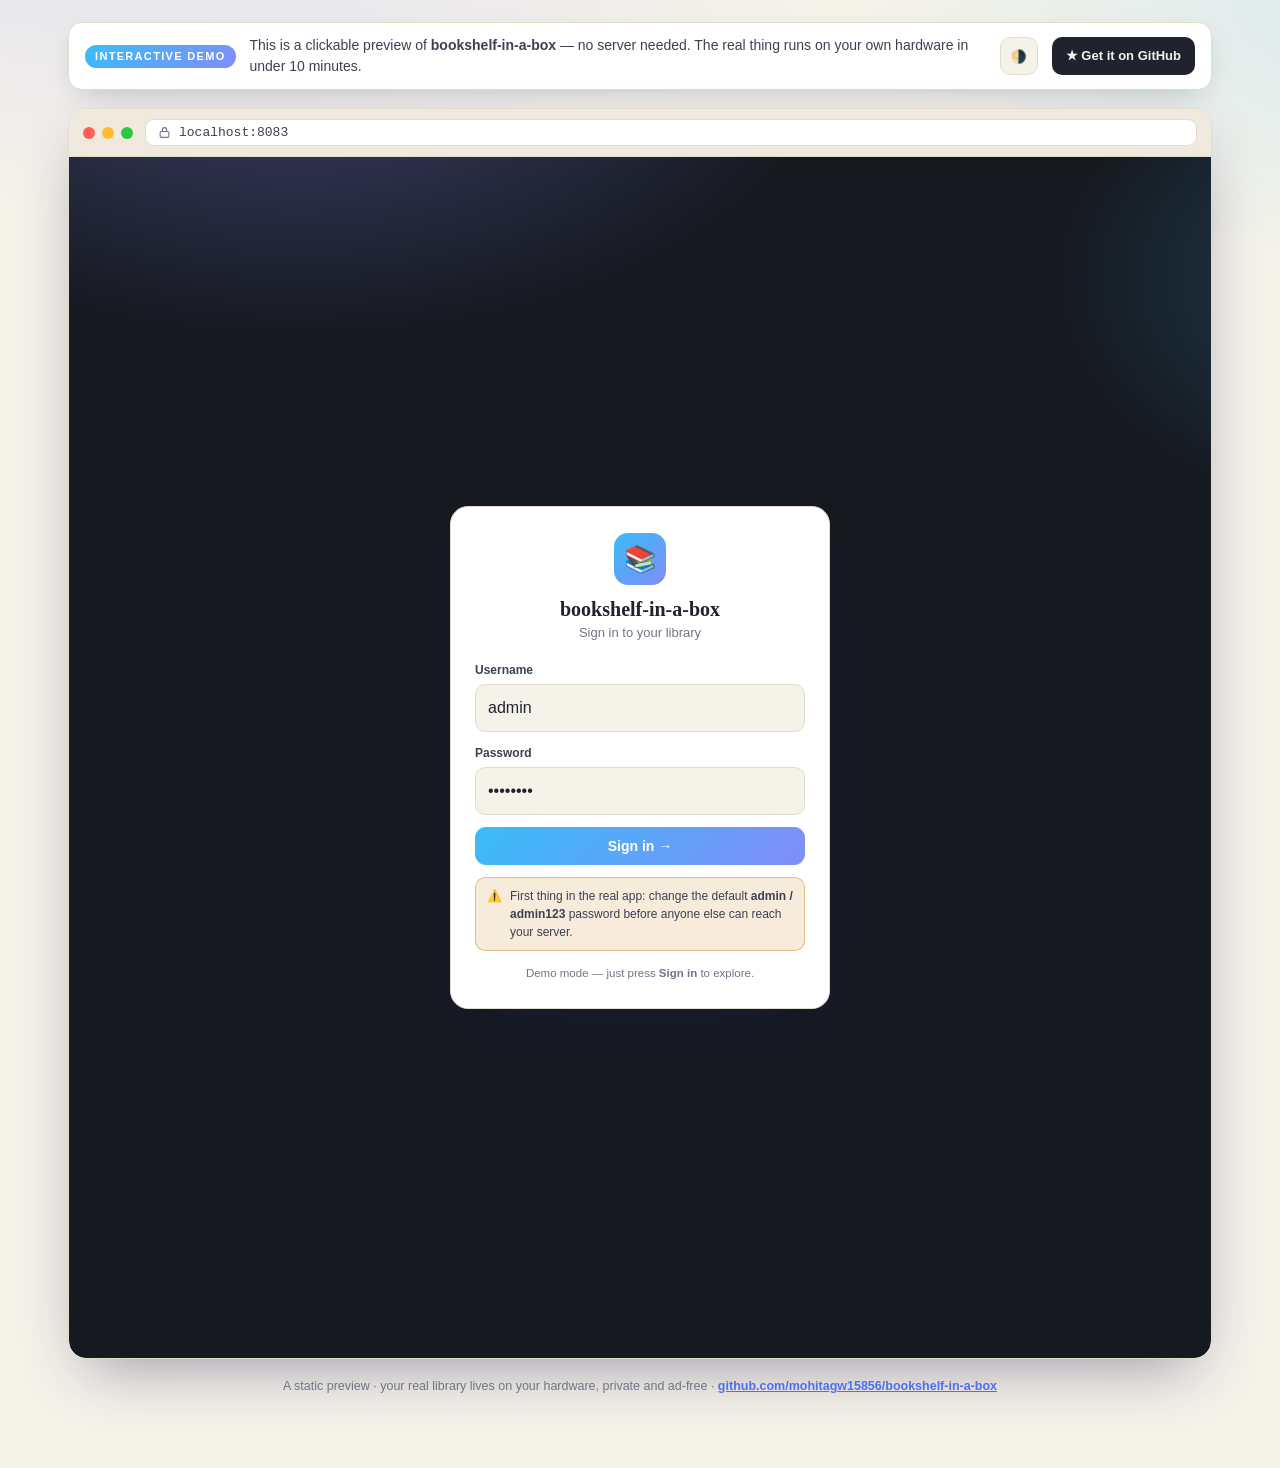
==== docs/index.html @ e85fa778 "feat: add interactive GitHub Pages demo of the library UI - docs/index.html: a self-contained, click" ====
<!doctype html>
<html lang="en">
<head>
<meta charset="utf-8">
<meta name="viewport" content="width=device-width, initial-scale=1">
<title>bookshelf-in-a-box — live demo</title>
<meta name="description" content="An interactive, click-through preview of bookshelf-in-a-box: the free, one-command self-hosted ebook server. See exactly what your personal library looks like before you install it.">
<meta property="og:title" content="bookshelf-in-a-box — interactive demo">
<meta property="og:description" content="Click through a live preview of your own self-hosted ebook library. Runs on your hardware in under 10 minutes.">
<meta name="color-scheme" content="light dark">
</head>
<body>
<!-- ==================================================================== -->
<!--  bookshelf-in-a-box · interactive static demo                        -->
<!--  100% self-contained. No backend, no external requests.              -->
<!-- ==================================================================== -->
<style>
:root{
  --paper:#f5f2ea; --surface:#ffffff; --surface-2:#efeadd; --elev:#ffffff;
  --border:#e2dccb; --ink:#20232e; --ink-2:#3c4051; --muted:#6f7488;
  --accent:#4f6ef2; --accent-2:#8b5cf6; --accent-ink:#ffffff;
  --grad:linear-gradient(135deg,#38bdf8,#818cf8);
  --good:#0f9d6a; --warn:#c2790a;
  --shadow:0 10px 30px -12px rgba(30,27,75,.28);
  --shadow-lg:0 24px 60px -20px rgba(30,27,75,.45);
  --radius:14px;
  --serif:"Iowan Old Style","Palatino Linotype",Palatino,"Book Antiqua",Georgia,serif;
  --sans:-apple-system,BlinkMacSystemFont,"Segoe UI",Roboto,Helvetica,Arial,sans-serif;
  --mono:"SFMono-Regular",Consolas,"Liberation Mono",Menlo,monospace;
}
@media (prefers-color-scheme:dark){
  :root{
    --paper:#0c1020; --surface:#141a2e; --surface-2:#1b2237; --elev:#1c2440;
    --border:#28304d; --ink:#e9edfb; --ink-2:#c2c9e4; --muted:#8b93b4;
    --accent:#7aa2ff; --accent-2:#a78bfa; --accent-ink:#0c1020;
    --good:#34d399; --warn:#fbbf24;
    --shadow:0 12px 34px -14px rgba(0,0,0,.6);
    --shadow-lg:0 28px 70px -22px rgba(0,0,0,.72);
  }
}
:root[data-theme="light"]{
  --paper:#f5f2ea; --surface:#ffffff; --surface-2:#efeadd; --elev:#ffffff;
  --border:#e2dccb; --ink:#20232e; --ink-2:#3c4051; --muted:#6f7488;
  --accent:#4f6ef2; --accent-2:#8b5cf6; --accent-ink:#ffffff;
  --good:#0f9d6a; --warn:#c2790a;
  --shadow:0 10px 30px -12px rgba(30,27,75,.28);
  --shadow-lg:0 24px 60px -20px rgba(30,27,75,.45);
}
:root[data-theme="dark"]{
  --paper:#0c1020; --surface:#141a2e; --surface-2:#1b2237; --elev:#1c2440;
  --border:#28304d; --ink:#e9edfb; --ink-2:#c2c9e4; --muted:#8b93b4;
  --accent:#7aa2ff; --accent-2:#a78bfa; --accent-ink:#0c1020;
  --good:#34d399; --warn:#fbbf24;
  --shadow:0 12px 34px -14px rgba(0,0,0,.6);
  --shadow-lg:0 28px 70px -22px rgba(0,0,0,.72);
}
*{box-sizing:border-box}
html,body{margin:0}
body{
  font-family:var(--sans); color:var(--ink);
  background:
    radial-gradient(1200px 600px at 12% -10%, rgba(129,140,248,.18), transparent 60%),
    radial-gradient(1000px 500px at 110% 0%, rgba(56,189,248,.14), transparent 55%),
    var(--paper);
  min-height:100vh; line-height:1.5; -webkit-font-smoothing:antialiased;
}
button{font-family:inherit}
a{color:var(--accent)}

/* ---------- page shell ---------- */
.page{max-width:1180px;margin:0 auto;padding:22px 18px 60px}

/* ---------- demo ribbon ---------- */
.ribbon{
  display:flex;align-items:center;gap:14px;flex-wrap:wrap;
  background:var(--surface);border:1px solid var(--border);border-radius:var(--radius);
  padding:12px 16px;box-shadow:var(--shadow);margin-bottom:18px;
}
.ribbon .badge{
  font:700 11px/1 var(--sans);letter-spacing:.12em;text-transform:uppercase;
  color:var(--accent-ink);background:var(--grad);padding:6px 10px;border-radius:999px;white-space:nowrap;
}
.ribbon p{margin:0;color:var(--ink-2);font-size:14px}
.ribbon .grow{flex:1 1 260px;min-width:220px}
.ribbon .cta{
  display:inline-flex;align-items:center;gap:8px;text-decoration:none;
  background:var(--ink);color:var(--paper);font-weight:600;font-size:13px;
  padding:9px 14px;border-radius:10px;white-space:nowrap;
}
:root[data-theme="dark"] .ribbon .cta,
@media (prefers-color-scheme:dark){}
.ribbon .cta:hover{opacity:.9}

/* ---------- browser chrome ---------- */
.window{
  border:1px solid var(--border);border-radius:18px;overflow:hidden;
  box-shadow:var(--shadow-lg);background:var(--surface);
}
.chrome{
  display:flex;align-items:center;gap:12px;padding:10px 14px;
  background:var(--surface-2);border-bottom:1px solid var(--border);
}
.dots{display:flex;gap:7px}
.dots i{width:12px;height:12px;border-radius:50%;display:block}
.dots i:nth-child(1){background:#ff5f57}.dots i:nth-child(2){background:#febc2e}.dots i:nth-child(3){background:#28c840}
.omnibox{
  flex:1;display:flex;align-items:center;gap:8px;background:var(--surface);
  border:1px solid var(--border);border-radius:9px;padding:6px 12px;
  color:var(--muted);font:500 13px/1 var(--mono);min-width:0;
}
.omnibox svg{flex:none}
.omnibox span{color:var(--ink-2);white-space:nowrap;overflow:hidden;text-overflow:ellipsis}
.chrome .win-actions{display:flex;gap:6px}

/* ---------- app frame ---------- */
.app{position:relative;min-height:620px;background:var(--paper)}

/* topbar */
.topbar{
  display:flex;align-items:center;gap:14px;padding:12px 18px;
  border-bottom:1px solid var(--border);background:var(--surface);
  position:sticky;top:0;z-index:5;
}
.brand{display:flex;align-items:center;gap:10px;font-weight:800;letter-spacing:-.02em}
.brand .mark{width:30px;height:30px;border-radius:9px;background:var(--grad);display:grid;place-items:center;color:#0c1020;font-size:16px}
.brand b{font-size:15px}
.search{
  flex:1;max-width:420px;display:flex;align-items:center;gap:9px;
  background:var(--paper);border:1px solid var(--border);border-radius:10px;padding:8px 12px;color:var(--muted);
}
.search input{border:0;background:transparent;outline:none;color:var(--ink);font:inherit;width:100%}
.topbar .spacer{flex:1}
.iconbtn{
  display:inline-grid;place-items:center;width:38px;height:38px;border-radius:10px;
  background:var(--paper);border:1px solid var(--border);color:var(--ink-2);cursor:pointer;
}
.iconbtn:hover{border-color:var(--accent);color:var(--accent)}
.userchip{display:flex;align-items:center;gap:9px;padding:5px 10px 5px 5px;border:1px solid var(--border);border-radius:999px;background:var(--paper)}
.avatar{width:28px;height:28px;border-radius:50%;background:var(--grad);display:grid;place-items:center;color:#0c1020;font-weight:800;font-size:13px}
.userchip small{color:var(--muted)}

/* body split */
.split{display:grid;grid-template-columns:212px 1fr}
.side{border-right:1px solid var(--border);background:var(--surface);padding:16px 12px;min-height:560px}
.side h4{margin:14px 8px 6px;font:700 11px/1 var(--sans);letter-spacing:.12em;text-transform:uppercase;color:var(--muted)}
.nav{display:flex;flex-direction:column;gap:2px}
.nav button{
  display:flex;align-items:center;gap:11px;width:100%;text-align:left;cursor:pointer;
  background:transparent;border:0;color:var(--ink-2);font:600 14px/1 var(--sans);
  padding:9px 11px;border-radius:9px;
}
.nav button .ic{width:18px;text-align:center;opacity:.85}
.nav button:hover{background:var(--paper)}
.nav button.active{background:color-mix(in srgb,var(--accent) 16%,transparent);color:var(--accent)}
.nav button .count{margin-left:auto;font-size:12px;color:var(--muted);font-weight:600}
.side .health{margin:16px 8px 0;padding:12px;border:1px solid var(--border);border-radius:12px;background:var(--paper)}
.side .health .row{display:flex;justify-content:space-between;font-size:12px;color:var(--muted);margin:4px 0}
.side .health .row b{color:var(--ink)}
.pill-ok{display:inline-flex;align-items:center;gap:6px;color:var(--good);font-weight:700;font-size:12px}
.pill-ok::before{content:"";width:8px;height:8px;border-radius:50%;background:var(--good);box-shadow:0 0 0 3px color-mix(in srgb,var(--good) 25%,transparent)}

/* main */
.main{padding:20px 22px}
.main-head{display:flex;align-items:flex-end;justify-content:space-between;gap:12px;margin-bottom:16px;flex-wrap:wrap}
.main-head h1{margin:0;font:700 24px/1.1 var(--serif);letter-spacing:.01em}
.main-head p{margin:4px 0 0;color:var(--muted);font-size:13.5px}
.seg{display:flex;gap:4px;background:var(--surface);border:1px solid var(--border);border-radius:10px;padding:4px}
.seg button{border:0;background:transparent;cursor:pointer;color:var(--muted);font:600 13px/1 var(--sans);padding:7px 12px;border-radius:7px}
.seg button.active{background:var(--paper);color:var(--ink);box-shadow:var(--shadow)}

/* book grid */
.grid{display:grid;grid-template-columns:repeat(auto-fill,minmax(150px,1fr));gap:20px}
.card{cursor:pointer;border:0;background:transparent;padding:0;text-align:left;color:inherit;font:inherit}
.cover{
  position:relative;aspect-ratio:2/3;border-radius:10px;overflow:hidden;
  box-shadow:var(--shadow);transition:transform .18s ease, box-shadow .18s ease;
  display:flex;flex-direction:column;justify-content:space-between;padding:14px 13px;color:#fff;
}
.card:hover .cover{transform:translateY(-4px);box-shadow:var(--shadow-lg)}
.cover::after{content:"";position:absolute;inset:0;background:linear-gradient(160deg,rgba(255,255,255,.14),transparent 40%,rgba(0,0,0,.28));pointer-events:none}
.cover .spine{position:absolute;left:0;top:0;bottom:0;width:8px;background:rgba(0,0,0,.22)}
.cover .ttl{font:700 16.5px/1.18 var(--serif);text-shadow:0 1px 2px rgba(0,0,0,.35);position:relative;z-index:1;text-wrap:balance}
.cover .ath{font-size:11.5px;opacity:.92;letter-spacing:.02em;position:relative;z-index:1}
.cover .fmt{position:absolute;top:10px;right:10px;font:700 9px/1 var(--sans);letter-spacing:.08em;background:rgba(0,0,0,.32);padding:4px 6px;border-radius:5px;z-index:1}
.meta{padding:9px 2px 0}
.meta .m-t{font-weight:700;font-size:13.5px;line-height:1.25;color:var(--ink)}
.meta .m-a{font-size:12px;color:var(--muted);margin-top:1px}
.stars{color:#f6b73c;font-size:12px;letter-spacing:1px;margin-top:3px}
.empty{grid-column:1/-1;text-align:center;color:var(--muted);padding:50px 0}

/* ---------- overlays ---------- */
.overlay{position:absolute;inset:0;z-index:20;display:none;align-items:center;justify-content:center;padding:22px;
  background:color-mix(in srgb,var(--ink) 42%,transparent);backdrop-filter:blur(3px)}
.overlay.show{display:flex}
.sheet{background:var(--elev);border:1px solid var(--border);border-radius:18px;box-shadow:var(--shadow-lg);width:min(680px,100%);max-height:100%;overflow:auto}

/* login */
#login{background:
  radial-gradient(900px 500px at 20% -10%, rgba(129,140,248,.35), transparent 60%),
  radial-gradient(700px 460px at 120% 10%, rgba(56,189,248,.28), transparent 55%),
  color-mix(in srgb,var(--ink) 70%,#000);}
.login-card{width:min(380px,100%);background:var(--elev);border:1px solid var(--border);border-radius:18px;box-shadow:var(--shadow-lg);padding:26px 24px;text-align:center}
.login-card .mark{width:52px;height:52px;border-radius:14px;background:var(--grad);display:grid;place-items:center;font-size:26px;margin:0 auto 12px}
.login-card h2{margin:0 0 2px;font:700 20px/1.2 var(--serif)}
.login-card p{margin:0 0 18px;color:var(--muted);font-size:13px}
.field{text-align:left;margin-bottom:12px}
.field label{display:block;font-size:12px;font-weight:600;color:var(--ink-2);margin-bottom:5px}
.field input{width:100%;padding:11px 12px;border:1px solid var(--border);border-radius:10px;background:var(--paper);color:var(--ink);font:inherit;outline:none}
.field input:focus{border-color:var(--accent);box-shadow:0 0 0 3px color-mix(in srgb,var(--accent) 25%,transparent)}
.btn{display:inline-flex;align-items:center;justify-content:center;gap:8px;width:100%;cursor:pointer;
  border:0;border-radius:11px;padding:12px 16px;font:700 14px/1 var(--sans);color:var(--accent-ink);background:var(--grad)}
.btn:hover{filter:brightness(1.05)}
.btn.ghost{background:var(--paper);color:var(--ink);border:1px solid var(--border)}
.login-note{margin-top:14px;font-size:11.5px;color:var(--muted)}
.warn-chip{margin-top:12px;display:flex;gap:8px;align-items:flex-start;text-align:left;background:color-mix(in srgb,var(--warn) 14%,transparent);border:1px solid color-mix(in srgb,var(--warn) 40%,transparent);color:var(--ink-2);padding:9px 11px;border-radius:10px;font-size:12px}

/* detail sheet */
.detail{display:grid;grid-template-columns:200px 1fr;gap:22px;padding:24px}
.detail .big-cover{aspect-ratio:2/3;border-radius:12px;box-shadow:var(--shadow-lg);display:flex;flex-direction:column;justify-content:space-between;padding:16px;color:#fff;position:relative;overflow:hidden}
.detail .big-cover .ttl{font:700 20px/1.15 var(--serif);position:relative;z-index:1;text-shadow:0 1px 2px rgba(0,0,0,.4)}
.detail .big-cover .ath{font-size:12px;opacity:.92;position:relative;z-index:1}
.detail .big-cover::after{content:"";position:absolute;inset:0;background:linear-gradient(160deg,rgba(255,255,255,.16),transparent 42%,rgba(0,0,0,.3))}
.detail h2{margin:0;font:700 24px/1.15 var(--serif);text-wrap:balance}
.detail .by{color:var(--muted);margin:4px 0 10px;font-size:14px}
.tags{display:flex;flex-wrap:wrap;gap:7px;margin:10px 0 14px}
.tag{font:600 11px/1 var(--sans);letter-spacing:.04em;color:var(--ink-2);background:var(--paper);border:1px solid var(--border);padding:6px 9px;border-radius:7px}
.tag.fmt{color:var(--accent);border-color:color-mix(in srgb,var(--accent) 40%,transparent)}
.detail .desc{color:var(--ink-2);font-size:14px;margin:6px 0 16px}
.actions{display:flex;flex-wrap:wrap;gap:10px}
.actions .btn{width:auto;padding:11px 16px}
.detail .close,.reader .close,.sheet .close{position:absolute;top:14px;right:14px}
.sheet{position:relative}

/* reader */
#reader .sheet{width:min(720px,100%);height:min(88%,760px);display:flex;flex-direction:column}
.reader-bar{display:flex;align-items:center;gap:12px;padding:12px 16px;border-bottom:1px solid var(--border);background:var(--surface)}
.reader-bar b{font:700 15px/1.2 var(--serif)}
.reader-bar .spacer{flex:1}
.reader-body{flex:1;overflow:auto;padding:34px clamp(20px,7%,64px);background:var(--paper)}
.reader-body .chap{max-width:60ch;margin:0 auto;font-family:var(--serif);font-size:var(--reader-fs,18px);line-height:1.75;color:var(--ink)}
.reader-body .chap h3{font-size:1.15em;margin:0 0 1em;text-align:center;letter-spacing:.02em}
.reader-body .chap p{margin:0 0 1.1em;text-indent:1.4em}
.reader-body .chap p:first-of-type{text-indent:0}
.reader-foot{display:flex;align-items:center;justify-content:space-between;padding:10px 16px;border-top:1px solid var(--border);background:var(--surface);color:var(--muted);font-size:12px}

/* opds */
.opds{padding:24px}
.opds h2{margin:0 0 4px;font:700 20px/1.2 var(--serif)}
.opds p{color:var(--ink-2);font-size:13.5px;margin:0 0 14px}
.opds-url{display:flex;gap:8px;align-items:center;background:var(--paper);border:1px solid var(--border);border-radius:10px;padding:10px 12px;font:600 13px/1 var(--mono);color:var(--ink);overflow:auto}
.opds-url .copy{margin-left:auto;flex:none}
.opds-grid{display:grid;grid-template-columns:150px 1fr;gap:20px;margin-top:16px;align-items:start}
.qr{width:150px;height:150px;border-radius:12px;border:1px solid var(--border);background:#fff;padding:10px}
.applist{display:flex;flex-direction:column;gap:8px}
.applist .app{display:flex;gap:11px;align-items:center;background:var(--paper);border:1px solid var(--border);border-radius:10px;padding:10px 12px}
.applist .app .ico{width:34px;height:34px;border-radius:9px;background:var(--grad);display:grid;place-items:center;font-size:17px}
.applist .app b{font-size:13.5px}.applist .app small{color:var(--muted);font-size:12px}

/* toast */
.toast{position:fixed;left:50%;bottom:26px;transform:translateX(-50%) translateY(20px);
  background:var(--ink);color:var(--paper);padding:12px 18px;border-radius:12px;box-shadow:var(--shadow-lg);
  font-size:13.5px;font-weight:600;opacity:0;pointer-events:none;transition:.25s;z-index:60;max-width:90vw}
.toast.show{opacity:1;transform:translateX(-50%) translateY(0)}

/* footer under window */
.footnote{text-align:center;color:var(--muted);font-size:12.5px;margin-top:18px}
.footnote a{font-weight:600}

@media (max-width:780px){
  .split{grid-template-columns:1fr}
  .side{display:none}
  .detail{grid-template-columns:1fr}
  .detail .big-cover{max-width:180px}
  .opds-grid{grid-template-columns:1fr}
  .qr{margin:0 auto}
}
@media (prefers-reduced-motion:reduce){*{transition:none!important}}
</style>

<div class="page">

  <!-- Demo ribbon -->
  <div class="ribbon">
    <span class="badge">Interactive demo</span>
    <p class="grow">This is a clickable preview of <b>bookshelf-in-a-box</b> — no server needed. The real thing runs on your own hardware in under 10 minutes.</p>
    <button class="iconbtn" id="themeBtn" title="Toggle light / dark" aria-label="Toggle light or dark theme">🌗</button>
    <a class="cta" href="https://github.com/mohitagw15856/bookshelf-in-a-box" target="_blank" rel="noopener">★ Get it on GitHub</a>
  </div>

  <!-- Browser window -->
  <div class="window">
    <div class="chrome">
      <div class="dots"><i></i><i></i><i></i></div>
      <div class="omnibox">
        <svg width="13" height="13" viewBox="0 0 24 24" fill="none" stroke="currentColor" stroke-width="2"><rect x="4" y="10" width="16" height="11" rx="2"/><path d="M8 10V7a4 4 0 0 1 8 0v3"/></svg>
        <span>localhost:8083</span>
      </div>
    </div>

    <div class="app" id="app">

      <!-- ===== Login overlay ===== -->
      <div class="overlay show" id="login">
        <div class="login-card">
          <div class="mark">📚</div>
          <h2>bookshelf-in-a-box</h2>
          <p>Sign in to your library</p>
          <div class="field"><label>Username</label><input id="u" value="admin" autocomplete="off"></div>
          <div class="field"><label>Password</label><input id="p" type="password" value="admin123"></div>
          <button class="btn" id="signin">Sign in →</button>
          <div class="warn-chip">⚠️ <span>First thing in the real app: change the default <b>admin / admin123</b> password before anyone else can reach your server.</span></div>
          <div class="login-note">Demo mode — just press <b>Sign in</b> to explore.</div>
        </div>
      </div>

      <!-- ===== Topbar ===== -->
      <div class="topbar">
        <div class="brand"><span class="mark">📚</span><b>bookshelf</b></div>
        <div class="search">
          <svg width="15" height="15" viewBox="0 0 24 24" fill="none" stroke="currentColor" stroke-width="2"><circle cx="11" cy="11" r="7"/><path d="m21 21-4.3-4.3"/></svg>
          <input id="q" placeholder="Search title or author…">
        </div>
        <div class="spacer"></div>
        <button class="iconbtn" id="opdsBtn" title="OPDS / read on your devices">📡</button>
        <div class="userchip"><span class="avatar">A</span><div><div style="font-size:13px;font-weight:700">admin</div><small>Administrator</small></div></div>
      </div>

      <!-- ===== Split ===== -->
      <div class="split">
        <aside class="side">
          <h4>Library</h4>
          <div class="nav" id="nav">
            <button data-view="all" class="active"><span class="ic">📚</span> All books <span class="count" id="c-all"></span></button>
            <button data-view="recent"><span class="ic">✨</span> Recently added <span class="count" id="c-recent"></span></button>
            <button data-view="unread"><span class="ic">📖</span> Unread <span class="count" id="c-unread"></span></button>
            <button data-view="read"><span class="ic">✅</span> Finished <span class="count" id="c-read"></span></button>
          </div>
          <h4>Browse</h4>
          <div class="nav">
            <button data-view="authors"><span class="ic">✍️</span> Authors</button>
            <button data-view="series"><span class="ic">🔗</span> Series</button>
            <button data-view="opds"><span class="ic">📡</span> OPDS feed</button>
          </div>
          <div class="health">
            <div class="row"><span>Server</span><span class="pill-ok">healthy</span></div>
            <div class="row"><span>Books</span><b id="h-books">12</b></div>
            <div class="row"><span>Library size</span><b>0.4 GB</b></div>
            <div class="row"><span>Auto-convert</span><b style="color:var(--good)">on</b></div>
            <div class="row"><span>Last backup</span><b>2h ago</b></div>
          </div>
        </aside>

        <main class="main">
          <div class="main-head">
            <div>
              <h1 id="viewTitle">Your library</h1>
              <p id="viewSub">Everything you own, ready on every device.</p>
            </div>
            <div class="seg" id="seg">
              <button data-sort="title" class="active">A–Z</button>
              <button data-sort="year">Year</button>
              <button data-sort="rating">Top rated</button>
            </div>
          </div>
          <div class="grid" id="grid"></div>
        </main>
      </div>

      <!-- ===== Detail overlay ===== -->
      <div class="overlay" id="detail"><div class="sheet"><button class="iconbtn close" id="detailClose">✕</button><div class="detail" id="detailBody"></div></div></div>

      <!-- ===== Reader overlay ===== -->
      <div class="overlay" id="reader"><div class="sheet">
        <div class="reader-bar">
          <b id="readerTitle">—</b><div class="spacer"></div>
          <button class="iconbtn" id="fsDown" title="Smaller text">A−</button>
          <button class="iconbtn" id="fsUp" title="Larger text">A＋</button>
          <button class="iconbtn close" id="readerClose">✕</button>
        </div>
        <div class="reader-body"><div class="chap" id="readerChap"></div></div>
        <div class="reader-foot"><span id="readerFoot">Chapter 1</span><span>Reading position syncs across your KOReader devices</span></div>
      </div></div>

      <!-- ===== OPDS overlay ===== -->
      <div class="overlay" id="opds"><div class="sheet"><button class="iconbtn close" id="opdsClose">✕</button>
        <div class="opds">
          <h2>📡 Read on your phone, tablet & e-reader</h2>
          <p>Point any OPDS-capable reading app at this address (devices on the same WiFi). It’s the universal standard every good ebook app speaks.</p>
          <div class="opds-url"><span id="opdsUrl">http://192.168.1.50:8083/opds</span><button class="iconbtn copy" id="opdsCopy" title="Copy">⧉</button></div>
          <div class="opds-grid">
            <canvas class="qr" id="qr" width="130" height="130" aria-label="Example OPDS QR code"></canvas>
            <div class="applist">
              <div class="app"><span class="ico">📖</span><div><b>KOReader</b><br><small>Add an OPDS catalog → paste the URL. Kobo, Kindle (jailbroken), Android, iOS.</small></div></div>
              <div class="app"><span class="ico">🌙</span><div><b>Moon+ Reader</b><br><small>Android · Net Library → Calibre/OPDS → paste the URL.</small></div></div>
              <div class="app"><span class="ico">🍎</span><div><b>Yomu / Panels</b><br><small>iPhone & iPad · Add OPDS catalog → paste the URL.</small></div></div>
              <div class="app"><span class="ico">📨</span><div><b>Send to Kindle</b><br><small>Email any book straight to your Kindle from the book page.</small></div></div>
            </div>
          </div>
        </div>
      </div></div>

    </div><!-- /app -->
  </div><!-- /window -->

  <p class="footnote">A static preview · your real library lives on your hardware, private and ad-free · <a href="https://github.com/mohitagw15856/bookshelf-in-a-box" target="_blank" rel="noopener">github.com/mohitagw15856/bookshelf-in-a-box</a></p>
</div>

<div class="toast" id="toast"></div>

<script>
(function(){
  "use strict";
  // ---- deterministic book data (public-domain classics) ----
  var BOOKS = [
    {t:"Pride and Prejudice",a:"Jane Austen",y:1813,c:["#e26aa5","#b5478a"],r:5,read:true,recent:false,
     s:"Sisters, suitors and sharp wit in Regency England — the sparring of Elizabeth Bennet and Mr Darcy.",
     x:["It is a truth universally acknowledged, that a single man in possession of a good fortune, must be in want of a wife.",
        "However little known the feelings or views of such a man may be on his first entering a neighbourhood, this truth is so well fixed in the minds of the surrounding families, that he is considered the rightful property of some one or other of their daughters."]},
    {t:"Frankenstein",a:"Mary Shelley",y:1818,c:["#3fae8f","#1f7d68"],r:5,read:false,recent:true,
     s:"A scientist creates life — and must answer for it. The original tale of ambition and its shadow.",
     x:["You will rejoice to hear that no disaster has accompanied the commencement of an enterprise which you have regarded with such evil forebodings.",
        "I arrived here yesterday, and my first task is to assure my dear sister of my welfare and increasing confidence in the success of my undertaking."]},
    {t:"Moby-Dick",a:"Herman Melville",y:1851,c:["#3d7fd6","#255fa8"],r:4,read:false,recent:false,
     s:"One man’s obsession with a white whale — a vast, roving voyage across ocean and mind.",
     x:["Call me Ishmael. Some years ago—never mind how long precisely—having little or no money in my purse, and nothing particular to interest me on shore, I thought I would sail about a little and see the watery part of the world.",
        "It is a way I have of driving off the spleen, and regulating the circulation."]},
    {t:"Dracula",a:"Bram Stoker",y:1897,c:["#8a5cf0","#6a3fd0"],r:4,read:false,recent:true,
     s:"A count, a coffin and a crossing to England — the letters and diaries that built the vampire myth.",
     x:["3 May. Bistritz.—Left Munich at 8:35 P. M., on 1st May, arriving at Vienna early next morning; should have arrived at 6:46, but train was an hour late.",
        "Buda-Pesth seems a wonderful place, from the glimpse which I got of it from the train."]},
    {t:"Alice’s Adventures in Wonderland",a:"Lewis Carroll",y:1865,c:["#f0a13c","#cf7f1c"],r:5,read:true,recent:false,
     s:"Down the rabbit hole into a logic all its own — tea parties, playing cards and impossible sizes.",
     x:["Alice was beginning to get very tired of sitting by her sister on the bank, and of having nothing to do.",
        "So she was considering, in her own mind, whether the pleasure of making a daisy-chain would be worth the trouble of getting up and picking the daisies, when suddenly a White Rabbit with pink eyes ran close by her."]},
    {t:"The Adventures of Sherlock Holmes",a:"Arthur Conan Doyle",y:1892,c:["#d1663f","#ad4a29"],r:5,read:false,recent:false,
     s:"Twelve cases, one incomparable detective. Deduction, disguise and the fog of Baker Street.",
     x:["To Sherlock Holmes she is always the woman. I have seldom heard him mention her under any other name.",
        "In his eyes she eclipses and predominates the whole of her sex."]},
    {t:"A Tale of Two Cities",a:"Charles Dickens",y:1859,c:["#5b6ee0","#3b4cc0"],r:4,read:false,recent:false,
     s:"London and Paris on the edge of revolution — sacrifice, resurrection and a famous opening line.",
     x:["It was the best of times, it was the worst of times, it was the age of wisdom, it was the age of foolishness.",
        "It was the epoch of belief, it was the epoch of incredulity, it was the season of Light, it was the season of Darkness."]},
    {t:"The Picture of Dorian Gray",a:"Oscar Wilde",y:1890,c:["#2fb3a3","#1c8a7d"],r:4,read:false,recent:true,
     s:"A portrait ages while its subject does not — beauty, vanity and moral rot, wickedly told.",
     x:["The studio was filled with the rich odour of roses, and when the light summer wind stirred amidst the trees of the garden, there came through the open door the heavy scent of the lilac.",
        "From the corner of the divan of Persian saddle-bags on which he was lying, Lord Henry Wotton could just catch the gleam of the honey-sweet blossoms of a laburnum."]},
    {t:"Meditations",a:"Marcus Aurelius",y:180,c:["#7a8493","#59626f"],r:5,read:true,recent:false,
     s:"The private notebook of a Roman emperor — Stoic reflections on duty, mortality and calm.",
     x:["From my grandfather Verus I learned good morals and the government of my temper.",
        "From the reputation and remembrance of my father, modesty and a manly character."]},
    {t:"The Time Machine",a:"H. G. Wells",y:1895,c:["#4aa6c9","#2d81a3"],r:4,read:false,recent:true,
     s:"A traveller pushes a lever and the years blur past — the birth of the time-travel novel.",
     x:["The Time Traveller (for so it will be convenient to speak of him) was expounding a recondite matter to us.",
        "His pale grey eyes shone and twinkled, and his usually pale face was flushed and animated."]},
    {t:"Jane Eyre",a:"Charlotte Brontë",y:1847,c:["#b0567e","#8c3a60"],r:5,read:false,recent:false,
     s:"An orphan’s fierce independence, a secret in the attic, and a love tested by both.",
     x:["There was no possibility of taking a walk that day. We had been wandering, indeed, in the leafless shrubbery an hour in the morning.",
        "But since dinner the cold winter wind had brought with it clouds so sombre, and a rain so penetrating, that further outdoor exercise was now out of the question."]},
    {t:"The Wonderful Wizard of Oz",a:"L. Frank Baum",y:1900,c:["#3fae5a","#268a3f"],r:4,read:false,recent:false,
     s:"A cyclone, a yellow road and four unlikely friends seeking what they already carry.",
     x:["Dorothy lived in the midst of the great Kansas prairies, with Uncle Henry, who was a farmer, and Aunt Em, who was the farmer’s wife.",
        "Their house was small, for the lumber to build it had to be carried by wagon many miles."]}
  ];

  var $=function(s){return document.querySelector(s)};
  var state={view:"all",sort:"title",q:""};

  function stars(n){return "★★★★★".slice(0,n)+"☆☆☆☆☆".slice(0,5-n)}
  function fmtOf(b){return b.y<1850?"EPUB":(b.r>=5?"EPUB":"EPUB")}

  function filtered(){
    var list=BOOKS.slice();
    if(state.view==="recent")list=list.filter(function(b){return b.recent});
    else if(state.view==="unread")list=list.filter(function(b){return !b.read});
    else if(state.view==="read")list=list.filter(function(b){return b.read});
    if(state.q){var q=state.q.toLowerCase();list=list.filter(function(b){return (b.t+" "+b.a).toLowerCase().indexOf(q)>-1})}
    if(state.sort==="title")list.sort(function(a,b){return a.t.localeCompare(b.t)});
    else if(state.sort==="year")list.sort(function(a,b){return a.y-b.y});
    else list.sort(function(a,b){return b.r-a.r});
    return list;
  }

  function coverStyle(b){return "background:linear-gradient(155deg,"+b.c[0]+","+b.c[1]+")"}

  function render(){
    var g=$("#grid"),list=filtered();
    g.innerHTML="";
    if(!list.length){g.innerHTML='<div class="empty">No books match “'+state.q+'”.</div>';return}
    list.forEach(function(b){
      var card=document.createElement("button");
      card.className="card";
      card.innerHTML=
        '<div class="cover" style="'+coverStyle(b)+'"><span class="spine"></span>'+
          '<span class="fmt">EPUB</span>'+
          '<div><div class="ttl">'+b.t+'</div></div>'+
          '<div class="ath">'+b.a+'</div>'+
        '</div>'+
        '<div class="meta"><div class="m-t">'+b.t+'</div><div class="m-a">'+b.a+'</div>'+
        '<div class="stars">'+stars(b.r)+'</div></div>';
      card.addEventListener("click",function(){openDetail(b)});
      g.appendChild(card);
    });
  }

  var TITLES={all:["Your library","Everything you own, ready on every device."],
    recent:["Recently added","Freshly imported from your ingest folder."],
    unread:["Unread","Waiting for you."],
    read:["Finished","Books you’ve completed."],
    authors:["Authors","Browse by who wrote them."],
    series:["Series","Books grouped into their series."]};

  function setView(v){
    if(v==="opds"){openOverlay("opds");return}
    state.view=v;
    document.querySelectorAll("#nav button, .side .nav button").forEach(function(x){x.classList.toggle("active",x.dataset.view===v)});
    var meta=TITLES[v]||TITLES.all;
    $("#viewTitle").textContent=meta[0];$("#viewSub").textContent=meta[1];
    render();
  }

  function openOverlay(id){$("#"+id).classList.add("show")}
  function closeOverlay(id){$("#"+id).classList.remove("show")}

  function openDetail(b){
    $("#detailBody").innerHTML=
      '<div class="big-cover" style="'+coverStyle(b)+'"><div class="ttl">'+b.t+'</div><div class="ath">'+b.a+'</div></div>'+
      '<div>'+
        '<h2>'+b.t+'</h2><div class="by">by '+b.a+' · '+b.y+'</div>'+
        '<div class="stars" style="font-size:15px">'+stars(b.r)+'</div>'+
        '<div class="tags"><span class="tag fmt">EPUB</span><span class="tag fmt">MOBI</span><span class="tag fmt">PDF</span><span class="tag">'+(b.read?"Finished":"Unread")+'</span><span class="tag">Public domain</span></div>'+
        '<div class="desc">'+b.s+'</div>'+
        '<div class="actions">'+
          '<button class="btn" data-act="read">📖 Read in browser</button>'+
          '<button class="btn ghost" data-act="dl">⬇ Download EPUB</button>'+
          '<button class="btn ghost" data-act="kindle">📨 Send to Kindle</button>'+
        '</div>'+
      '</div>';
    $("#detailBody").querySelector('[data-act="read"]').addEventListener("click",function(){closeOverlay("detail");openReader(b)});
    $("#detailBody").querySelector('[data-act="dl"]').addEventListener("click",function(){toast("Demo: in the real app this downloads “"+b.t+"” as EPUB.")});
    $("#detailBody").querySelector('[data-act="kindle"]').addEventListener("click",function(){toast("Demo: this emails “"+b.t+"” straight to your Kindle.")});
    openOverlay("detail");
  }

  var readerFS=18;
  function openReader(b){
    $("#readerTitle").textContent=b.t;
    $("#readerFoot").textContent=b.a+" · Chapter 1";
    var html='<h3>'+b.t+'</h3>';
    b.x.forEach(function(p){html+='<p>'+p+'</p>'});
    html+='<p style="text-align:center;text-indent:0;color:var(--muted);font-family:var(--sans);font-size:.8em;margin-top:2.4em">— demo excerpt · the full public-domain text is included in the real library —</p>';
    $("#readerChap").innerHTML=html;
    $("#readerChap").parentElement.scrollTop=0;
    openOverlay("reader");
  }
  function setFS(px){readerFS=Math.max(14,Math.min(26,px));document.documentElement.style.setProperty("--reader-fs",readerFS+"px")}

  function toast(msg){var t=$("#toast");t.textContent=msg;t.classList.add("show");clearTimeout(toast._t);toast._t=setTimeout(function(){t.classList.remove("show")},2600)}

  // ---- decorative QR (illustrative only) ----
  function drawQR(){
    var cv=$("#qr");if(!cv||!cv.getContext)return;var ctx=cv.getContext("2d");
    var N=25,s=cv.width/N;
    ctx.fillStyle="#fff";ctx.fillRect(0,0,cv.width,cv.height);
    ctx.fillStyle="#12172a";
    // deterministic pseudo-pattern
    var seed=7;function rnd(){seed=(seed*1103515245+12345)&0x7fffffff;return seed/0x7fffffff}
    for(var y=0;y<N;y++)for(var x=0;x<N;x++){if(rnd()>0.55)ctx.fillRect(x*s,y*s,s,s)}
    // finder squares
    function finder(px,py){ctx.fillStyle="#fff";ctx.fillRect(px,py,7*s,7*s);ctx.fillStyle="#12172a";ctx.fillRect(px,py,7*s,s);ctx.fillRect(px,py,s,7*s);ctx.fillRect(px+6*s,py,s,7*s);ctx.fillRect(px,py+6*s,7*s,s);ctx.fillRect(px+2*s,py+2*s,3*s,3*s)}
    finder(0,0);finder((N-7)*s,0);finder(0,(N-7)*s);
  }

  // ---- wire up ----
  function init(){
    render();
    ["all","recent","unread","read"].forEach(function(v){
      var el=$("#c-"+v);if(!el)return;
      var n=v==="all"?BOOKS.length:(v==="recent"?BOOKS.filter(function(b){return b.recent}).length:(v==="unread"?BOOKS.filter(function(b){return !b.read}).length:BOOKS.filter(function(b){return b.read}).length));
      el.textContent=n;
    });
    $("#h-books").textContent=BOOKS.length;

    document.querySelectorAll(".side .nav button").forEach(function(btn){
      btn.addEventListener("click",function(){setView(btn.dataset.view)});
    });
    $("#seg").addEventListener("click",function(e){
      var b=e.target.closest("button");if(!b)return;
      state.sort=b.dataset.sort;
      $("#seg").querySelectorAll("button").forEach(function(x){x.classList.toggle("active",x===b)});
      render();
    });
    $("#q").addEventListener("input",function(e){state.q=e.target.value;render()});

    $("#signin").addEventListener("click",function(){closeOverlay("login");toast("Welcome back, admin — remember to change your password!")});
    $("#p").addEventListener("keydown",function(e){if(e.key==="Enter")$("#signin").click()});

    $("#detailClose").addEventListener("click",function(){closeOverlay("detail")});
    $("#readerClose").addEventListener("click",function(){closeOverlay("reader")});
    $("#opdsClose").addEventListener("click",function(){closeOverlay("opds")});
    $("#opdsBtn").addEventListener("click",function(){openOverlay("opds")});
    $("#fsUp").addEventListener("click",function(){setFS(readerFS+2)});
    $("#fsDown").addEventListener("click",function(){setFS(readerFS-2)});
    $("#opdsCopy").addEventListener("click",function(){toast("Copied the OPDS URL — paste it into your reading app.")});

    // close overlay on backdrop click
    document.querySelectorAll(".overlay").forEach(function(o){
      if(o.id==="login")return;
      o.addEventListener("click",function(e){if(e.target===o)o.classList.remove("show")});
    });
    document.addEventListener("keydown",function(e){if(e.key==="Escape"){document.querySelectorAll(".overlay.show").forEach(function(o){if(o.id!=="login")o.classList.remove("show")})}});

    // theme toggle
    $("#themeBtn").addEventListener("click",function(){
      var cur=document.documentElement.getAttribute("data-theme");
      var next=cur==="dark"?"light":(cur==="light"?"dark":(matchMedia("(prefers-color-scheme: dark)").matches?"light":"dark"));
      document.documentElement.setAttribute("data-theme",next);
    });

    drawQR();
  }
  if(document.readyState!=="loading")init();else document.addEventListener("DOMContentLoaded",init);
})();
</script>
</body>
</html>
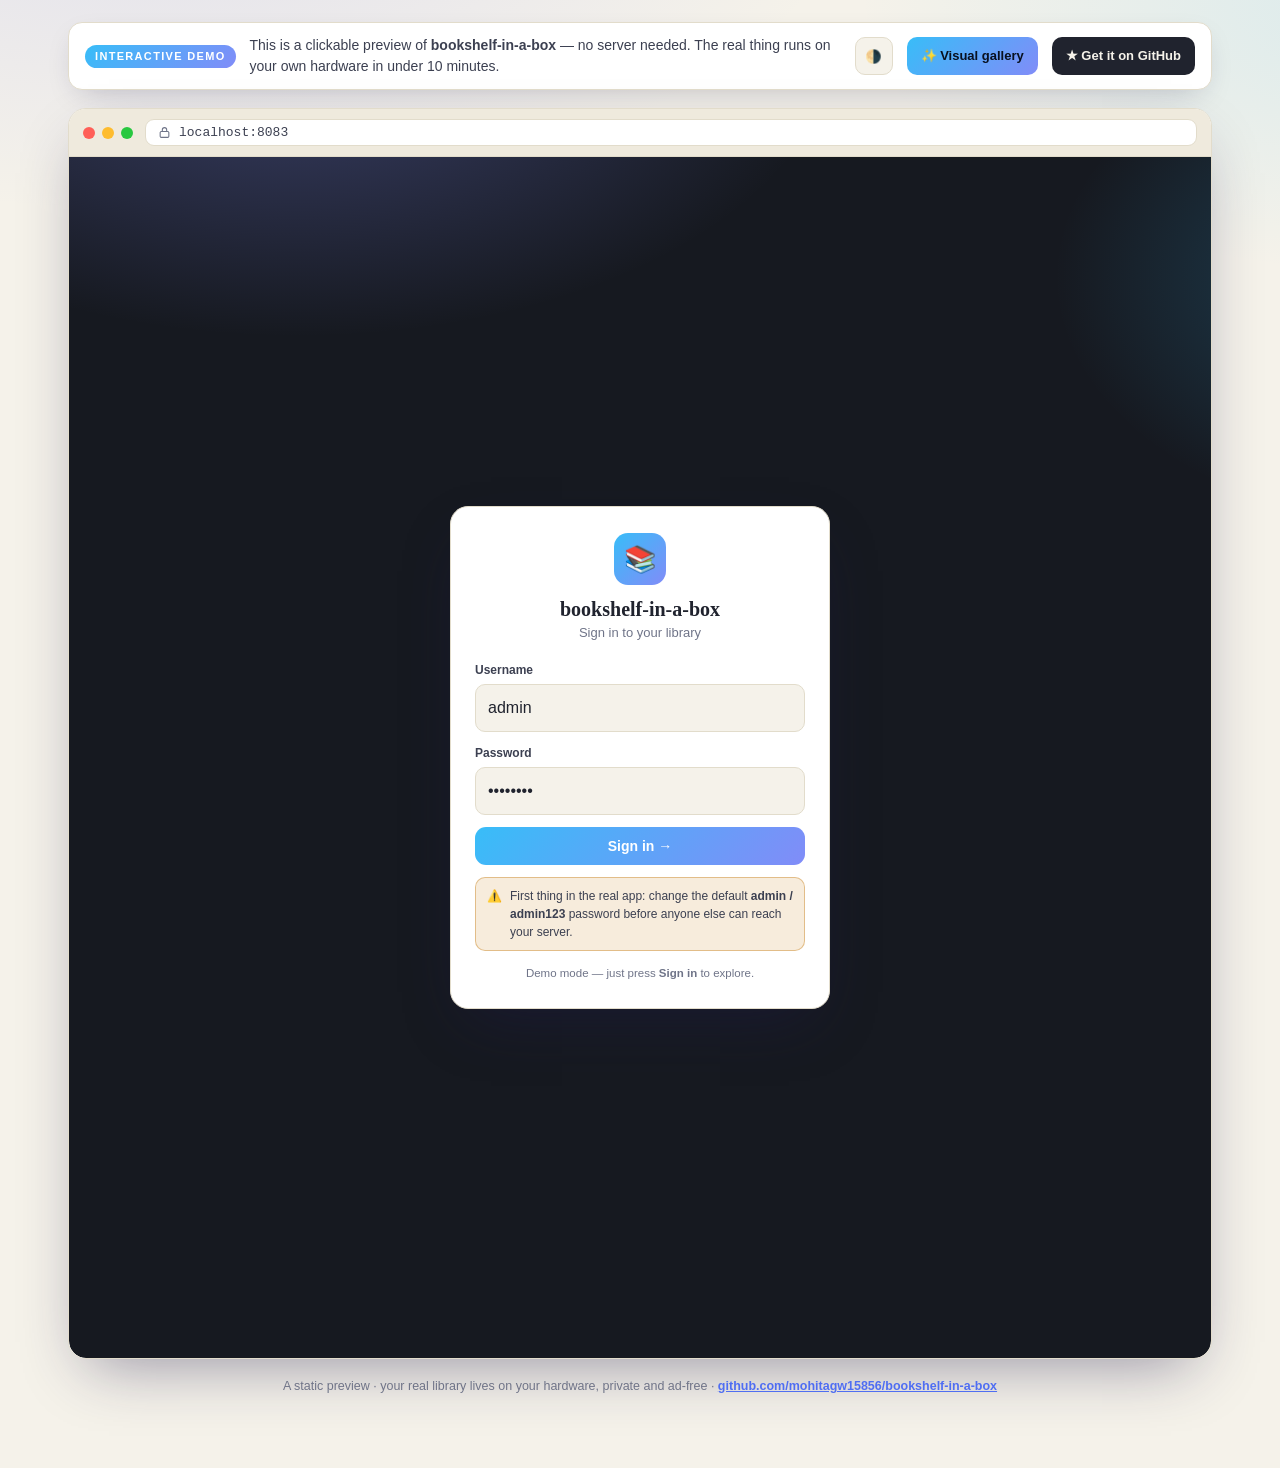
==== commit 03c91197: "feat: add 10 visual features — cinematic gallery + app theming A visual layer built entirely from yo" ====
--- a/docs/index.html
+++ b/docs/index.html
@@ -87,8 +87,6 @@
   background:var(--ink);color:var(--paper);font-weight:600;font-size:13px;
   padding:9px 14px;border-radius:10px;white-space:nowrap;
 }
-:root[data-theme="dark"] .ribbon .cta,
-@media (prefers-color-scheme:dark){}
 .ribbon .cta:hover{opacity:.9}
 
 /* ---------- browser chrome ---------- */
@@ -284,6 +282,7 @@
     <span class="badge">Interactive demo</span>
     <p class="grow">This is a clickable preview of <b>bookshelf-in-a-box</b> — no server needed. The real thing runs on your own hardware in under 10 minutes.</p>
     <button class="iconbtn" id="themeBtn" title="Toggle light / dark" aria-label="Toggle light or dark theme">🌗</button>
+    <a class="cta" href="./gallery/" style="background:linear-gradient(135deg,#38bdf8,#818cf8);color:#08101f">✨ Visual gallery</a>
     <a class="cta" href="https://github.com/mohitagw15856/bookshelf-in-a-box" target="_blank" rel="noopener">★ Get it on GitHub</a>
   </div>
 
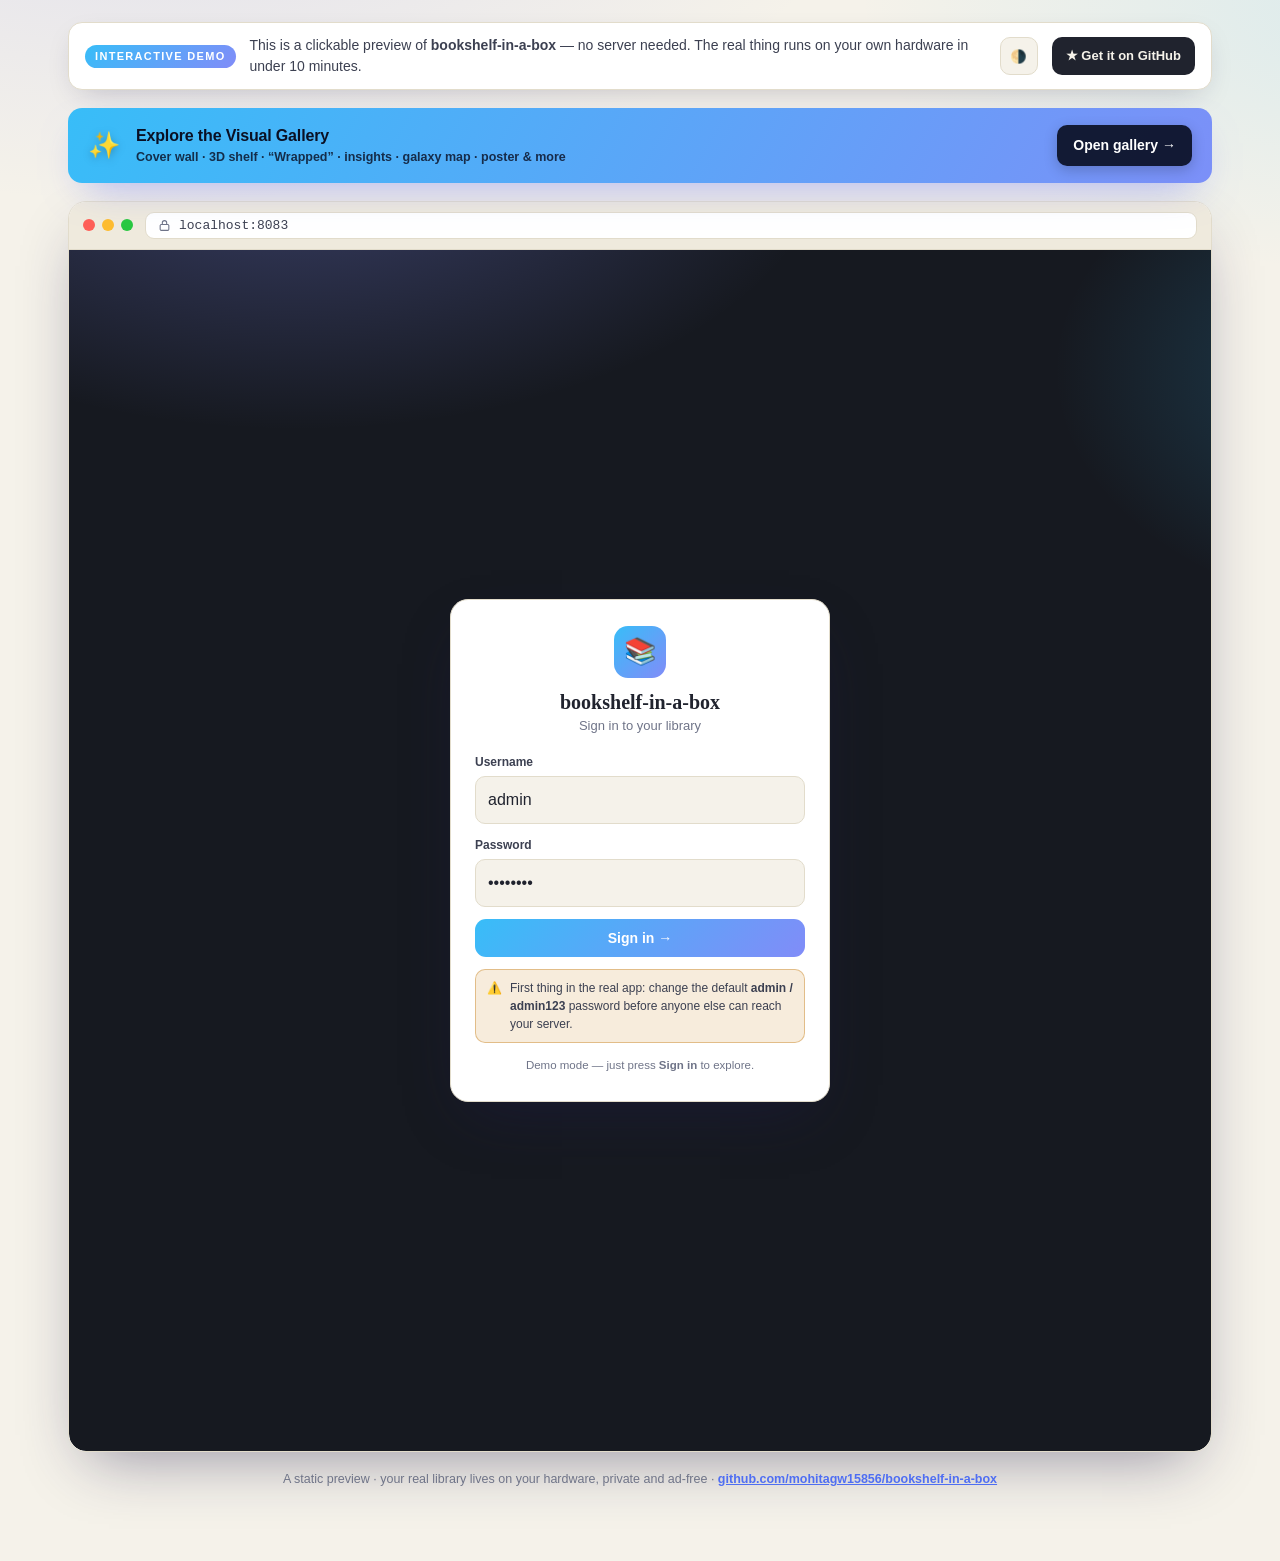
==== commit 28092f66: "feat(demo): add a prominent Visual Gallery banner to the playground The gallery was only reachable v" ====
--- a/docs/index.html
+++ b/docs/index.html
@@ -89,6 +89,31 @@
 }
 .ribbon .cta:hover{opacity:.9}
 
+/* ---------- prominent gallery banner ---------- */
+.gallery-banner{
+  display:flex;align-items:center;gap:16px;text-decoration:none;color:#0a1024;
+  background:linear-gradient(120deg,#38bdf8,#818cf8 55%,#f0abfc);
+  background-size:200% 100%;animation:gbshift 8s ease infinite;
+  border-radius:var(--radius);padding:16px 20px;margin-bottom:18px;
+  box-shadow:0 16px 40px -18px rgba(129,140,248,.75);position:relative;overflow:hidden;
+  transition:transform .18s ease, box-shadow .18s ease;
+}
+.gallery-banner:hover{transform:translateY(-2px);box-shadow:0 22px 52px -18px rgba(129,140,248,.9)}
+@keyframes gbshift{0%,100%{background-position:0% 50%}50%{background-position:100% 50%}}
+.gallery-banner .gb-emoji{font-size:26px;filter:drop-shadow(0 2px 4px rgba(0,0,0,.25))}
+.gallery-banner .gb-text{display:flex;flex-direction:column;flex:1;min-width:0}
+.gallery-banner .gb-text b{font-size:16px;font-weight:800;letter-spacing:-.01em}
+.gallery-banner .gb-text small{font-size:12.5px;opacity:.82;font-weight:600}
+.gallery-banner .gb-go{
+  white-space:nowrap;font-weight:800;font-size:14px;background:rgba(10,16,36,.92);color:#fff;
+  padding:10px 16px;border-radius:10px;box-shadow:0 4px 14px rgba(0,0,0,.2);
+}
+@media (max-width:560px){
+  .gallery-banner .gb-text small{display:none}
+  .gallery-banner{padding:14px 16px;gap:12px}
+}
+@media (prefers-reduced-motion:reduce){.gallery-banner{animation:none}}
+
 /* ---------- browser chrome ---------- */
 .window{
   border:1px solid var(--border);border-radius:18px;overflow:hidden;
@@ -282,9 +307,18 @@
     <span class="badge">Interactive demo</span>
     <p class="grow">This is a clickable preview of <b>bookshelf-in-a-box</b> — no server needed. The real thing runs on your own hardware in under 10 minutes.</p>
     <button class="iconbtn" id="themeBtn" title="Toggle light / dark" aria-label="Toggle light or dark theme">🌗</button>
-    <a class="cta" href="./gallery/" style="background:linear-gradient(135deg,#38bdf8,#818cf8);color:#08101f">✨ Visual gallery</a>
     <a class="cta" href="https://github.com/mohitagw15856/bookshelf-in-a-box" target="_blank" rel="noopener">★ Get it on GitHub</a>
   </div>
+
+  <!-- Prominent gallery banner -->
+  <a class="gallery-banner" href="./gallery/">
+    <span class="gb-emoji">✨</span>
+    <span class="gb-text">
+      <b>Explore the Visual Gallery</b>
+      <small>Cover wall · 3D shelf · “Wrapped” · insights · galaxy map · poster &amp; more</small>
+    </span>
+    <span class="gb-go">Open gallery →</span>
+  </a>
 
   <!-- Browser window -->
   <div class="window">
